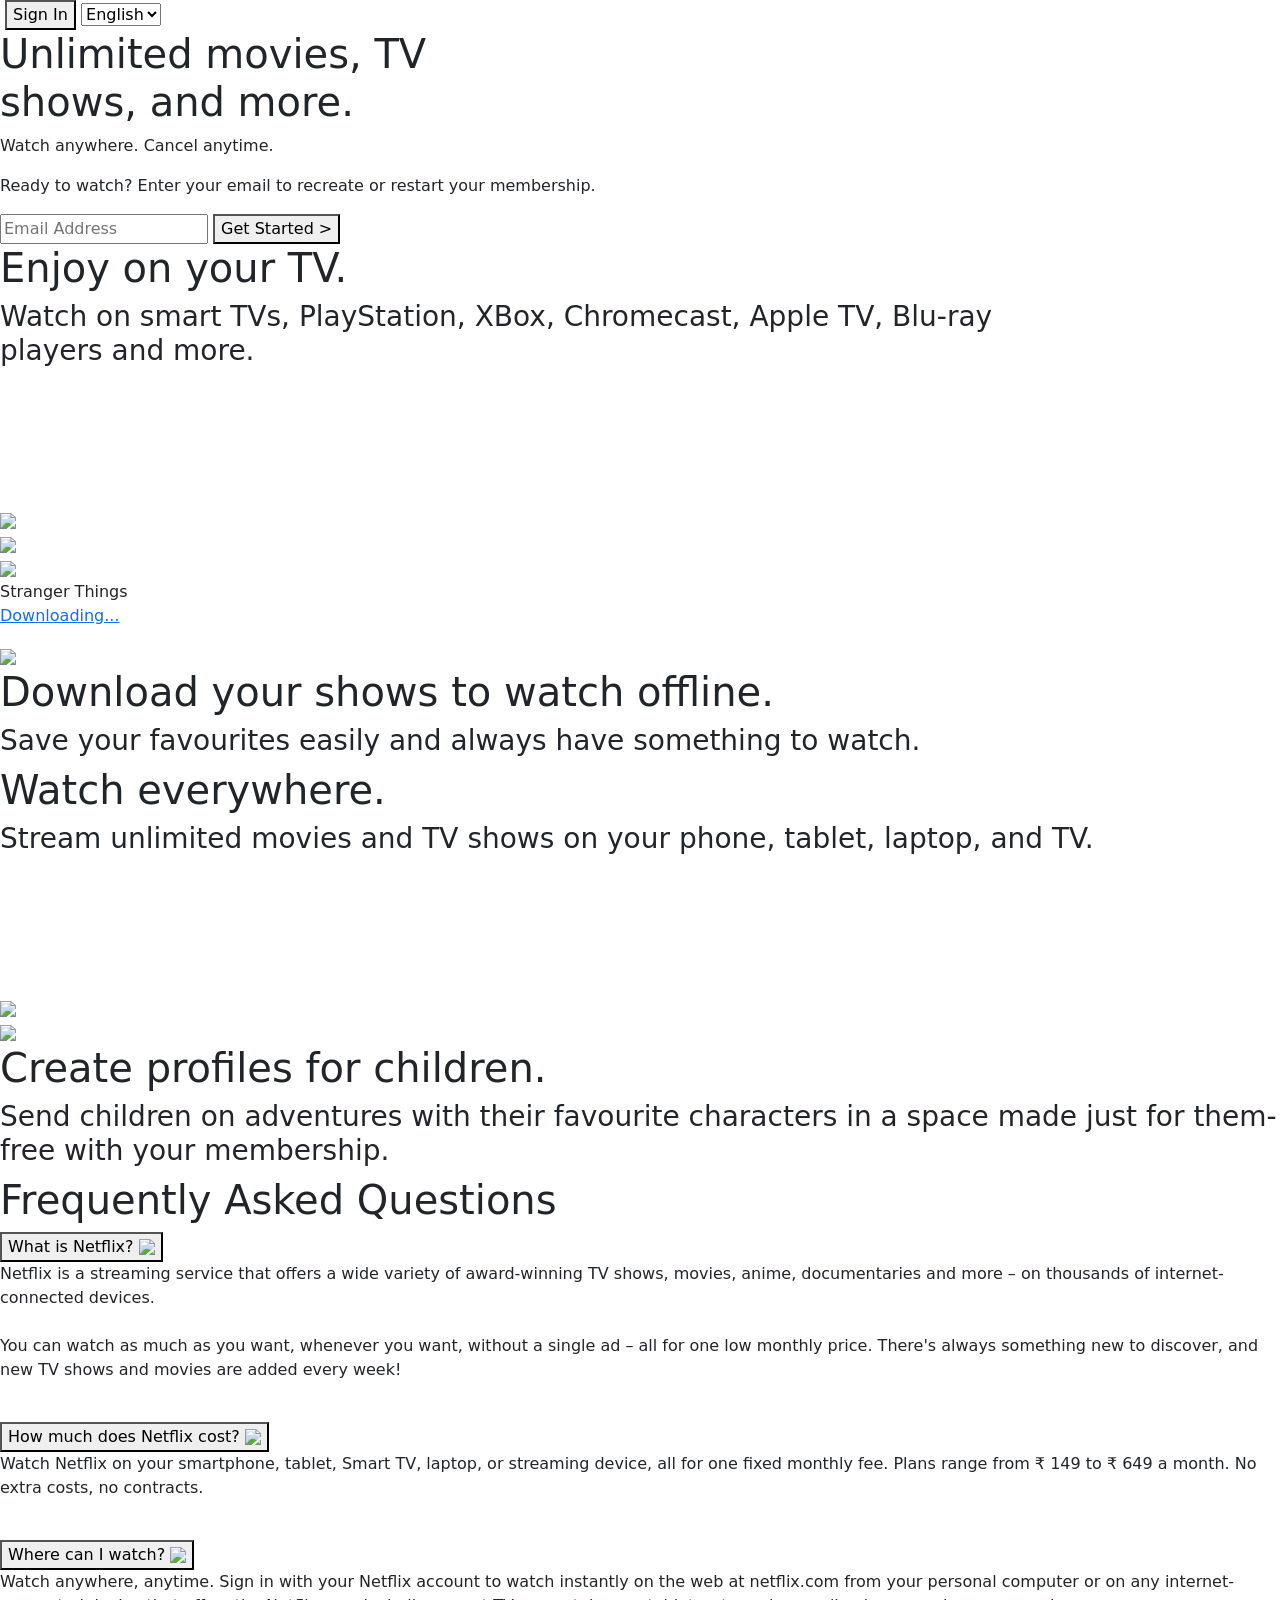
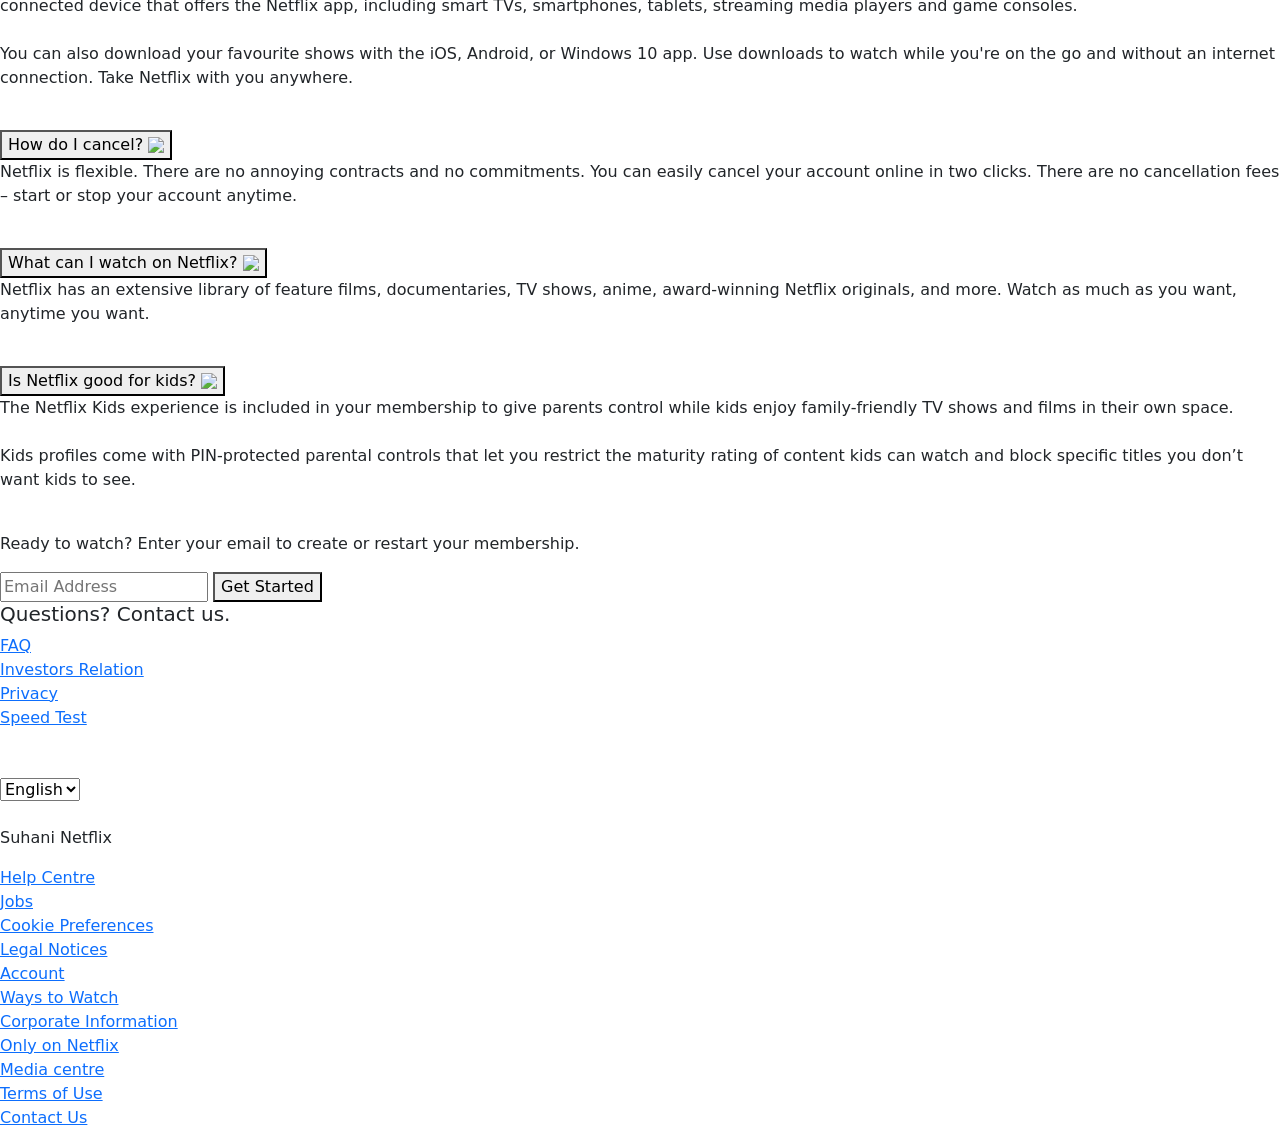
==== index.html @ 5f2ad28a "Add files via upload" ====
<!DOCTYPE html>
<html lang="en">
<head>
    <meta charset="UTF-8">
    <meta http-equiv="X-UA-Compatible" content="IE=edge">
    <meta name="viewport" content="width=device-width, initial-scale=1.0">
    <title>Netflix - Watch Tv Shows Online, Watch Movies Online</title>

    <!-- Netflix icon logo -->
    <link rel="icon" href="assets/images/tab-icon.png">

    <!-- CSS Stylesheet -->
    <link rel="stylesheet" href="assets/css/style.css">

    <!-- Bootstrap link -->
    <link href="https://cdn.jsdelivr.net/npm/bootstrap@5.1.3/dist/css/bootstrap.min.css" rel="stylesheet" integrity="sha384-1BmE4kWBq78iYhFldvKuhfTAU6auU8tT94WrHftjDbrCEXSU1oBoqyl2QvZ6jIW3" crossorigin="anonymous">
</head>
<body>
    
    <!-- HEADER SECTION STARTS -->
    <header class="showcase">

        <!-- Navbar -->
        <nav class="showcase-top">
            <img id="logo" src="assets/images/logo.png" alt="">
            <button type="submit" class="submit">Sign In</button>
            <select>
                <option value="/kw-eng/">English</option>
                <option value="/kw/">हिन्दी</option>
            </select>
        </nav>

        <!-- Get Started -->
        <div class="get-started-container">
            <h1 class="head-1">Unlimited movies, TV<br>shows, and more.</h1>
            <p class="para-1">Watch anywhere. Cancel anytime.</p>
            <p class="para-2">Ready to watch? Enter your email to recreate or restart your membership.</p>
            <input type="text" name="email" placeholder="Email Address">
            <button type="submit">Get Started ></button>
        </div>
    </header>
    <!-- HEADER SECTION ENDS -->

    <!-- MAIN SECTION STARTS -->
    <section class="main-section">
        
        <!-- Enjoy on your Tv -->
        <div class="section-container">
            <div class="left-column">
                <h1>Enjoy on your TV. </h1>
                <h3>Watch on smart TVs, PlayStation, XBox, Chromecast, Apple TV, Blu-ray <br>players and more.</h3>
            </div>
            <div class="right-column">
                <img src="assets/images/tv.png" >
                <video class="video-1" autoplay="" playsinline="" muted="" loop="">
                    <source src="assets/videos/video1.m4v" type="video/mp4">
                </video>
            </div>
        </div>

        <!-- Download your shows to watch offline-->
        <div class="section2-container">
            <div class="left-column">
                <img src="assets/images/download.jpg">
                <div class="box">
                    <img class="boxshot" src="assets/images/boxshot.png">
                    <p>
                        Stranger Things <br>
                        <a href="#">Downloading...</a>
                    </p>
                    <img class="download-gif" src="https://assets.nflxext.com/ffe/siteui/acquisition/ourStory/fuji/desktop/download-icon.gif">
                </div>
            </div>
            <div class="right-column">
                <h1>Download your shows to watch offline. </h1>
                <h3>Save your favourites easily and always have something to watch. </h3>
            </div>
        </div>

        <!-- Watch everywhere -->
        <div class="section-container">
            <div class="left-column">
                <h1>Watch everywhere.</h1>
                <h3>Stream unlimited movies and TV shows on your phone, tablet, laptop, and TV. </h3>
            </div>
            <div class="right-column">
                <img src="assets/images/computer.png" >
                <video class="video-2" autoplay="" playsinline="" muted="" loop="">
                    <source src="assets/videos/video2.m4v" type="video/mp4" > 
                </video>
            </div>
        </div>

        <!-- Create profiles for children -->
        <div class="section2-container">
            <div class="left-column">
                <img src="assets/images/create_profile.png">
            </div>
            <div class="right-column">
                <h1>Create profiles for children.</h1>
                <h3>Send children on adventures with their favourite characters in a space made just for them- free with your membership.</h3>
            </div>
        </div>
    </section>
    <!-- MAIN SECTION ENDS -->

    <!-- QUESTION SECTION STARTS -->
    <section class="question-container">
        <h1>Frequently Asked Questions</h1>
        <!-- Question 1 -->
        <button id="question1" type="button">
            What is Netflix?
            <img src="assets/images/plus.png">
        </button>
        <div id="answer1" class="answer1">
            <p>
                Netflix is a streaming service that offers a wide variety of award-winning TV shows, movies, anime, documentaries and more – on thousands of internet-connected devices.
                <br><br>
                You can watch as much as you want, whenever you want, without a single ad – all for one low monthly price. There's always something new to discover, and new TV shows and movies are added every week!
            </p>
        </div>
        <br>
        <!-- Question 2 -->
        <button id="question2" type="button">
            How much does Netflix cost?
            <img src="assets/images/plus.png">
        </button>
        <div id="answer2" class="answer2">
            <p>
                Watch Netflix on your smartphone, tablet, Smart TV, laptop, or streaming device, all for one fixed monthly fee. Plans range from ₹ 149 to ₹ 649 a month. No extra costs, no contracts.
            </p>
        </div>
        <br>
        <!-- Question 3 -->
        <button id="question3" type="button">
            Where can I watch?
            <img src="assets/images/plus.png" >
        </button>
        <div id="answer3" class="answer3">
            <p>
                Watch anywhere, anytime. Sign in with your Netflix account to watch instantly on the web at netflix.com from your personal computer or on any internet-connected device that offers the Netflix app, including smart TVs, smartphones, tablets, streaming media players and game consoles.
                <br><br>
                You can also download your favourite shows with the iOS, Android, or Windows 10 app. Use downloads to watch while you're on the go and without an internet connection. Take Netflix with you anywhere.
            </p>
        </div>
        <br>
        <!-- Question 4 -->
        <button id="question4" type="button">
            How do I cancel?
            <img src="assets/images/plus.png" >
        </button>
        <div id="answer4" class="answer4">
            <p>
                Netflix is flexible. There are no annoying contracts and no commitments. You can easily cancel your account online in two clicks. There are no cancellation fees – start or stop your account anytime.
            </p>
        </div>
        <br>
        <!-- Question 5 -->
        <button id="question5" type="button">
            What can I watch on Netflix?
            <img src="assets/images/plus.png" >
        </button>
        <div id="answer5" class="answer5">
            <p>
                Netflix has an extensive library of feature films, documentaries, TV shows, anime, award-winning Netflix originals, and more. Watch as much as you want, anytime you want.
            </p>
        </div>
        <br>
        <!-- Question 6 -->
        <button id="question6" type="button">
            Is Netflix good for kids?
            <img src="assets/images/plus.png" >
        </button>
        <div id="answer6" class="answer6">
            <p>
                The Netflix Kids experience is included in your membership to give parents control while kids enjoy family-friendly TV shows and films in their own space.
                <br><br>
                Kids profiles come with PIN-protected parental controls that let you restrict the maturity rating of content kids can watch and block specific titles you don’t want kids to see.
            </p>
        </div>
        <br>
    </section>
    <!-- QUESTION SECTION ENDS -->

    <!-- EMAIL SECTION STARTS -->
    <div class="email-address-container">
        <p>
            Ready to watch? Enter your email to create or restart your membership.
        </p>
        <input type="text" name="email" placeholder="Email Address" >
        <button type="submit">Get Started</button>
    </div>
    <!-- EMAIL SECTION ENDS -->

    <!-- FOOTER SECTION STARTS -->
    <footer>
        <h5>Questions? Contact us.</h5>
        <div class="content">
            <div class="middle box">
                <div><a href="#">FAQ</a></div>
                <div><a href="#">Investors Relation</a></div>
                <div><a href="#">Privacy</a></div>
                <div><a href="#">Speed Test</a></div>
                <br><br>
                <select>
                    <option value="eng">English</option>
                    <option value="hin">हिन्दी</option>
                </select>
                <br><br>
                <p>Suhani Netflix</p>
            </div>
            <div class="middle box">
                <div><a href="#">Help Centre</a></div>
                <div><a href="#">Jobs</a></div>
                <div><a href="#">Cookie Preferences</a></div>
                <div><a href="#">Legal Notices</a></div>
            </div>
            <div class="middle box">
                <div><a href="#">Account</a></div>
                <div><a href="#">Ways to Watch</a></div>
                <div><a href="#">Corporate Information</a></div>
                <div><a href="#">Only on Netflix</a></div>
            </div>
            <div class="middle box">
                <div><a href="#">Media centre</a></div>
                <div><a href="#">Terms of Use</a></div>
                <div><a href="#">Contact Us</a></div>
            </div>
        </div>
    </footer>
    <!-- FOOTER SECTION ENDS -->

    <script src="assets/js/script.js"></script>
</body>
</html>
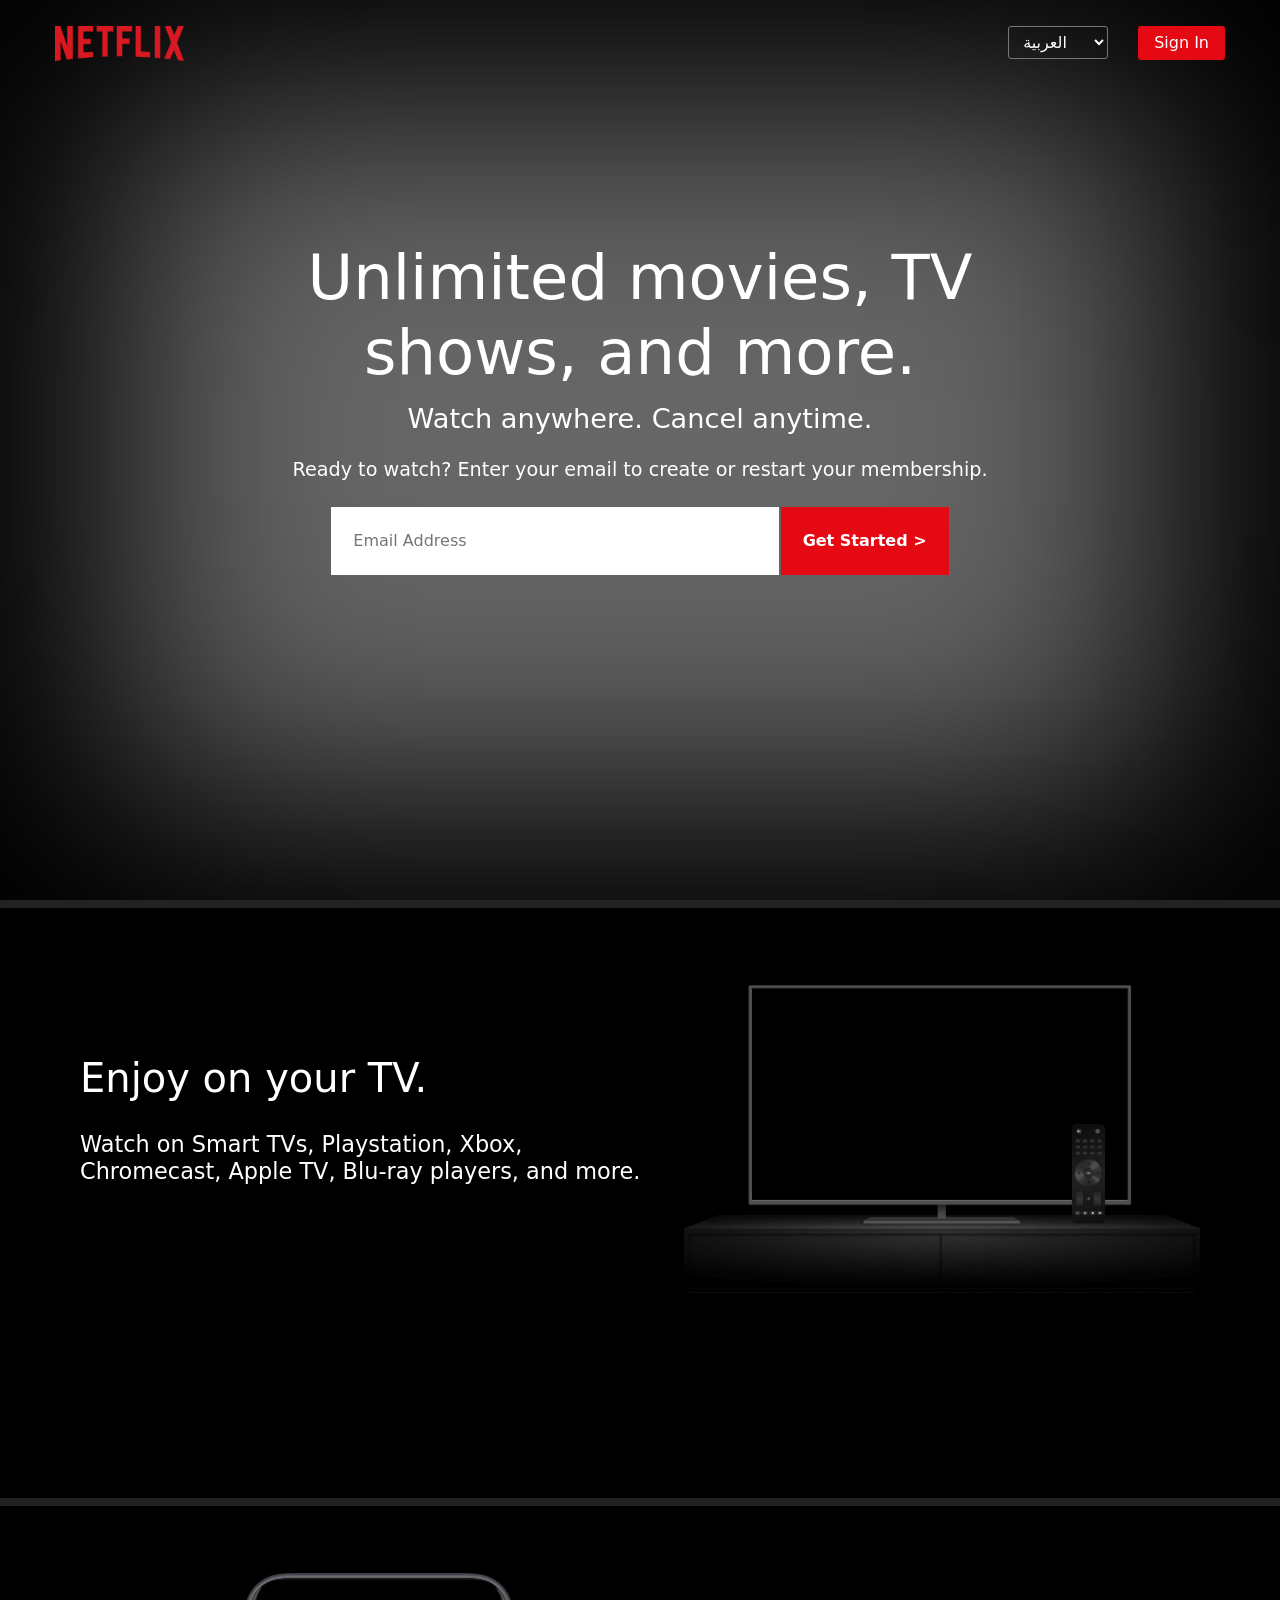
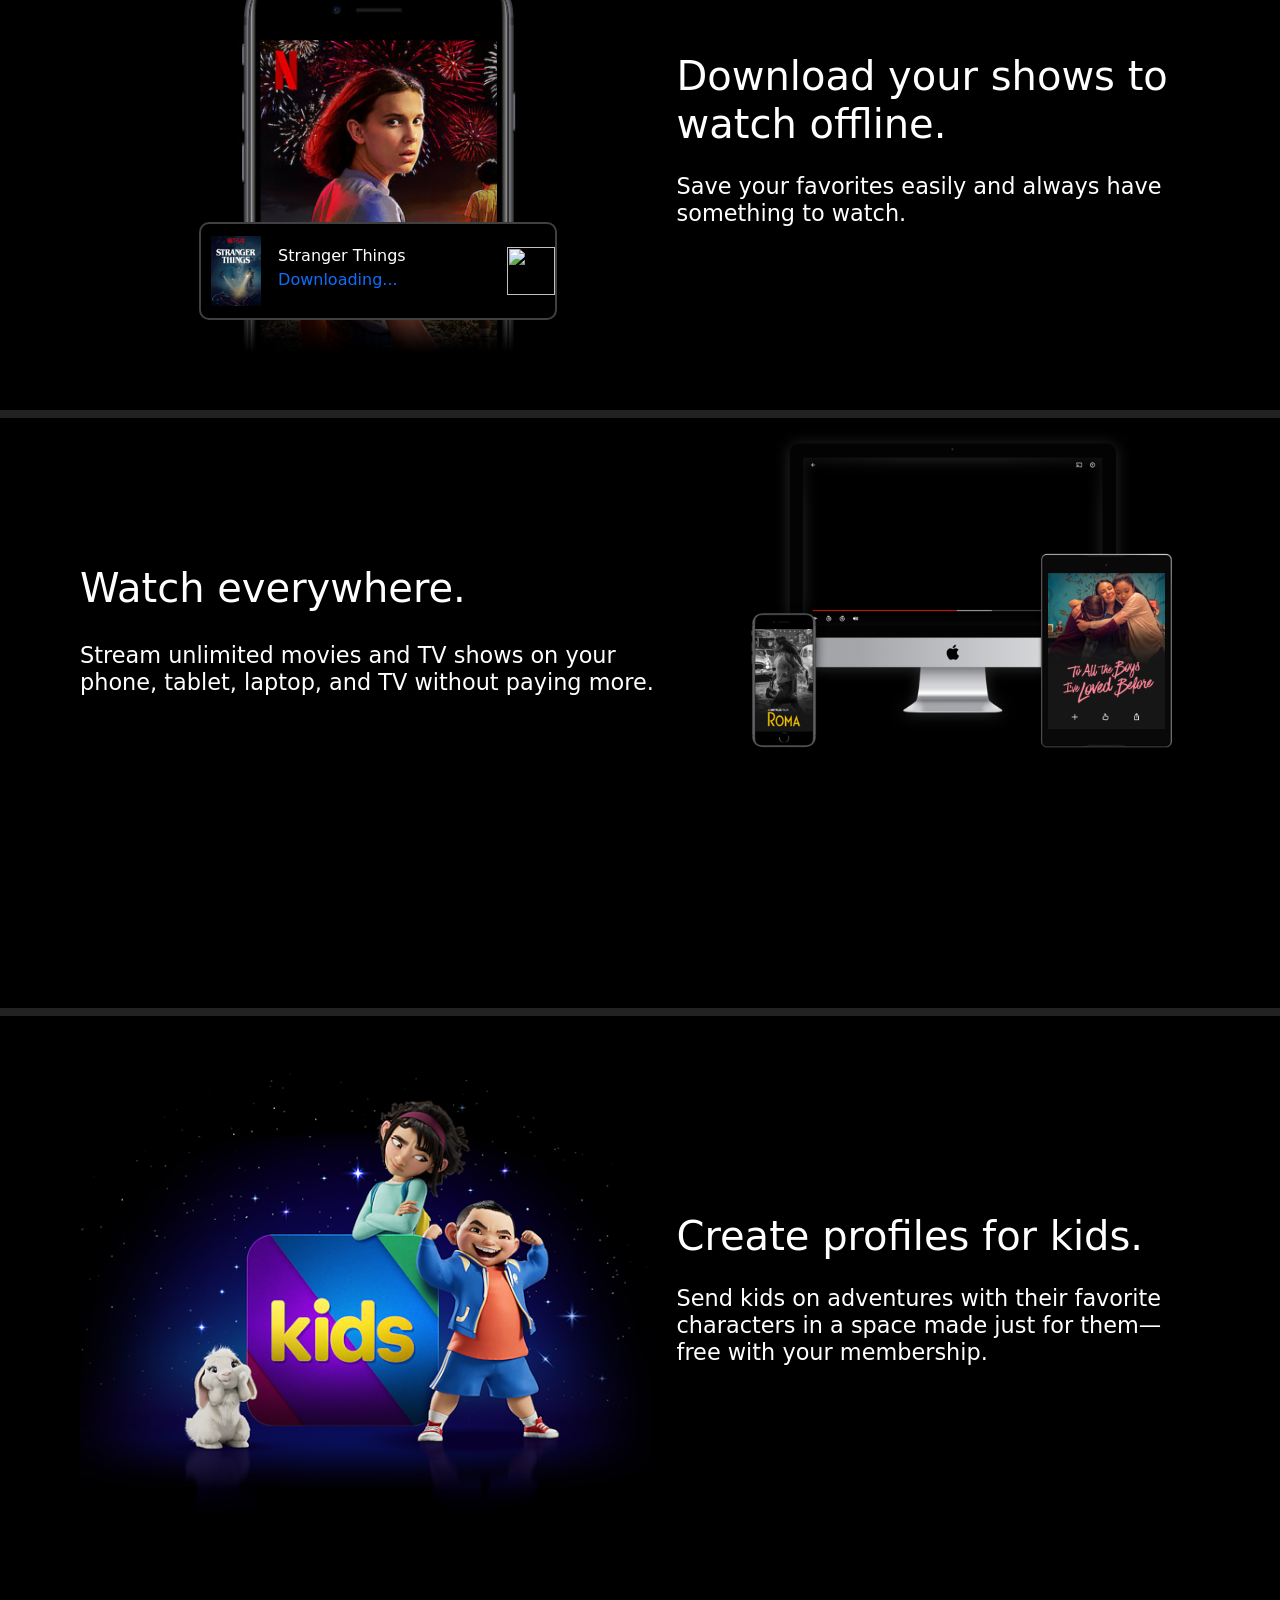
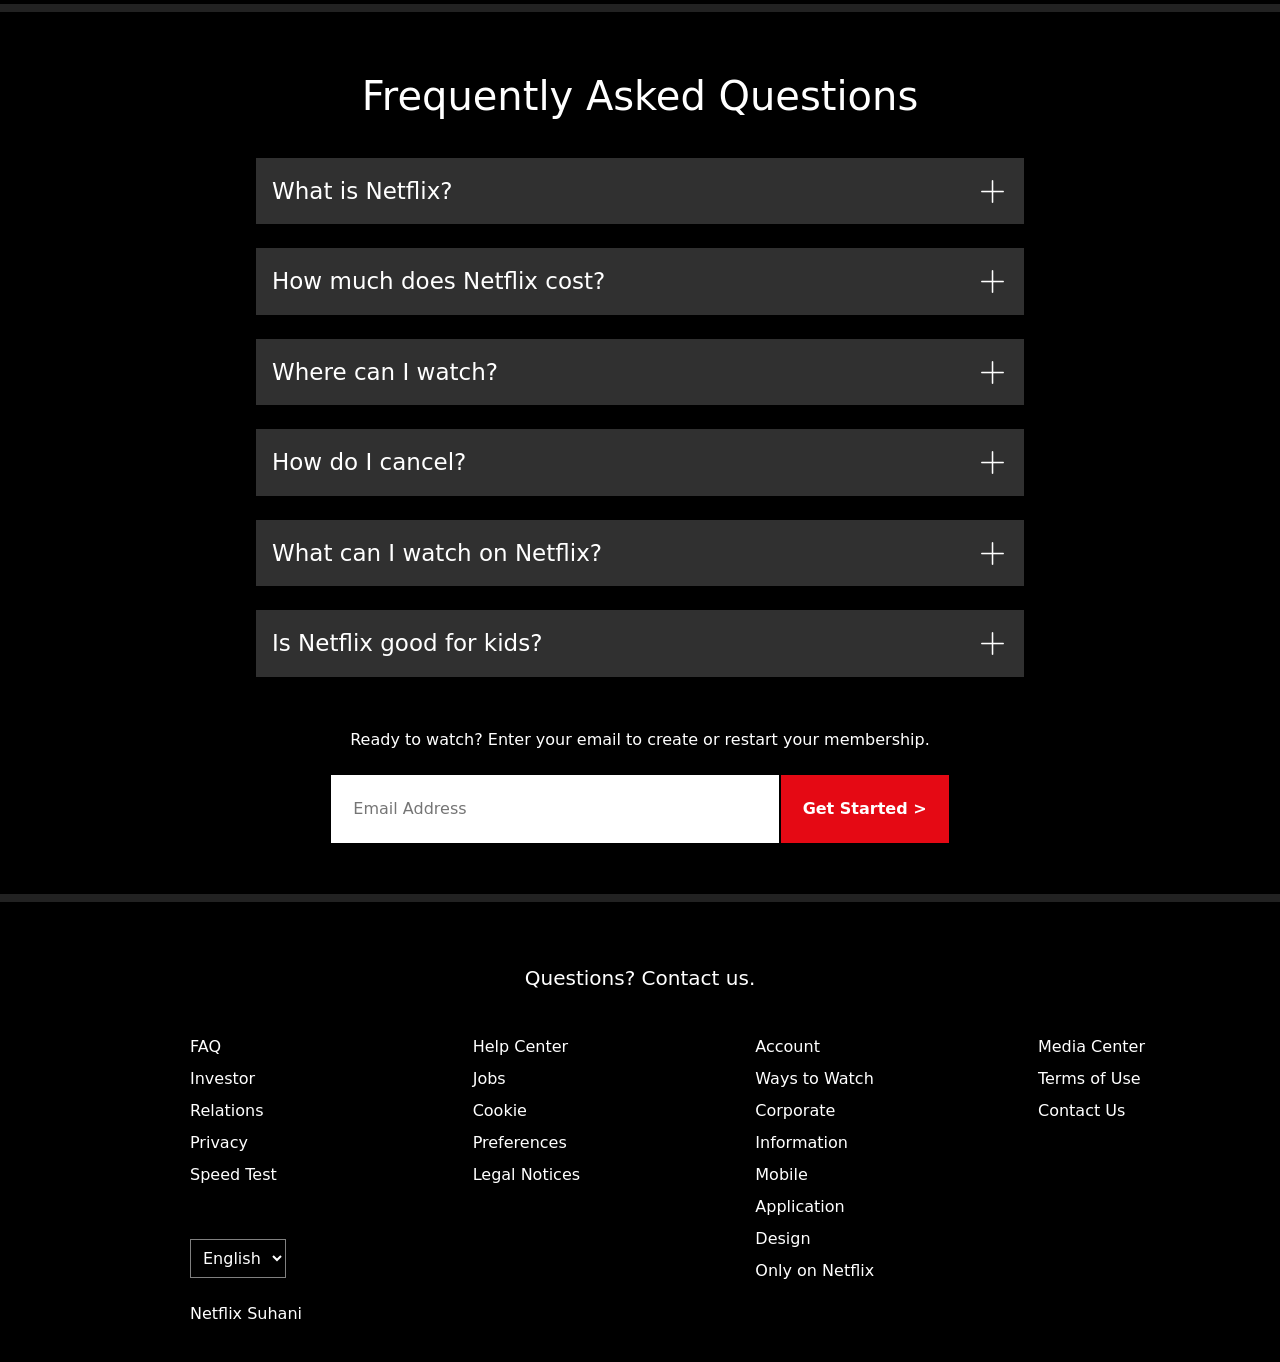
==== commit 58bc7a34: "Add files via upload" ====
--- a/index.html
+++ b/index.html
@@ -4,37 +4,31 @@
     <meta charset="UTF-8">
     <meta http-equiv="X-UA-Compatible" content="IE=edge">
     <meta name="viewport" content="width=device-width, initial-scale=1.0">
-    <title>Netflix - Watch Tv Shows Online, Watch Movies Online</title>
-
-    <!-- Netflix icon logo -->
+    <title>Neflix - Watch TV Shows Online, Watch Movies Online</title>
+    <!-- TAB ICON LINK -->
     <link rel="icon" href="assets/images/tab-icon.png">
-
-    <!-- CSS Stylesheet -->
-    <link rel="stylesheet" href="assets/css/style.css">
-
-    <!-- Bootstrap link -->
+    <!-- STYLE CSS FILE -->
+    <link rel="stylesheet" type="text/css" href="CSS/style.css">
+    <!-- BOOTSTRAP CSS LINK -->
     <link href="https://cdn.jsdelivr.net/npm/bootstrap@5.1.3/dist/css/bootstrap.min.css" rel="stylesheet" integrity="sha384-1BmE4kWBq78iYhFldvKuhfTAU6auU8tT94WrHftjDbrCEXSU1oBoqyl2QvZ6jIW3" crossorigin="anonymous">
 </head>
 <body>
-    
     <!-- HEADER SECTION STARTS -->
     <header class="showcase">
-
-        <!-- Navbar -->
+        <!-- NAVBAR -->
         <nav class="showcase-top">
-            <img id="logo" src="assets/images/logo.png" alt="">
-            <button type="submit" class="submit">Sign In</button>
+            <img id="logo" src="assets/images/logo.png">
+            <button class="submit" type="submit">Sign In</button>
             <select>
-                <option value="/kw-eng/">English</option>
-                <option value="/kw/">हिन्दी</option>
+                <option value="/kw/"> العربية </option>
+                <option value="/kw-en/">English</option>
             </select>
         </nav>
-
-        <!-- Get Started -->
+        <!-- GET STARTED -->
         <div class="get-started-container">
-            <h1 class="head-1">Unlimited movies, TV<br>shows, and more.</h1>
+            <h1>Unlimited movies, TV <br> shows, and more.</h1>
             <p class="para-1">Watch anywhere. Cancel anytime.</p>
-            <p class="para-2">Ready to watch? Enter your email to recreate or restart your membership.</p>
+            <p class="para-2">Ready to watch? Enter your email to create or restart your membership.</p>
             <input type="text" name="email" placeholder="Email Address">
             <button type="submit">Get Started ></button>
         </div>
@@ -43,62 +37,59 @@
 
     <!-- MAIN SECTION STARTS -->
     <section class="main-section">
-        
-        <!-- Enjoy on your Tv -->
+        <!-- ENJOY ON YOUR TV -->
         <div class="section-container">
             <div class="left-column">
-                <h1>Enjoy on your TV. </h1>
-                <h3>Watch on smart TVs, PlayStation, XBox, Chromecast, Apple TV, Blu-ray <br>players and more.</h3>
-            </div>
-            <div class="right-column">
-                <img src="assets/images/tv.png" >
+                <h1>Enjoy on your TV.</h1>
+                <h3>Watch on Smart TVs, Playstation, Xbox, Chromecast, Apple TV, Blu-ray players, and more.</h3>
+            </div>
+            <div class="right-column">
+                <img src="assets/images/tv.png">
                 <video class="video-1" autoplay="" playsinline="" muted="" loop="">
                     <source src="assets/videos/video1.m4v" type="video/mp4">
                 </video>
             </div>
         </div>
-
-        <!-- Download your shows to watch offline-->
+        <!-- DOWNLOAD YOU SHOW TO WATCH OFFLINE -->
         <div class="section2-container">
             <div class="left-column">
                 <img src="assets/images/download.jpg">
                 <div class="box">
                     <img class="boxshot" src="assets/images/boxshot.png">
                     <p>
-                        Stranger Things <br>
+                        Stranger Things
+                        <br>
                         <a href="#">Downloading...</a>
                     </p>
                     <img class="download-gif" src="https://assets.nflxext.com/ffe/siteui/acquisition/ourStory/fuji/desktop/download-icon.gif">
                 </div>
             </div>
             <div class="right-column">
-                <h1>Download your shows to watch offline. </h1>
-                <h3>Save your favourites easily and always have something to watch. </h3>
-            </div>
-        </div>
-
-        <!-- Watch everywhere -->
+                <h1>Download your shows to watch offline.</h1>
+                <h3>Save your favorites easily and always have something to watch.</h3>
+            </div>
+        </div>
+        <!-- WATCH EVERY WHERE -->
         <div class="section-container">
             <div class="left-column">
                 <h1>Watch everywhere.</h1>
-                <h3>Stream unlimited movies and TV shows on your phone, tablet, laptop, and TV. </h3>
-            </div>
-            <div class="right-column">
-                <img src="assets/images/computer.png" >
+                <h3>Stream unlimited movies and TV shows on your phone, tablet, laptop, and TV without paying more.</h3>
+            </div>
+            <div class="right-column">
+                <img src="assets/images/computer.png">
                 <video class="video-2" autoplay="" playsinline="" muted="" loop="">
-                    <source src="assets/videos/video2.m4v" type="video/mp4" > 
+                    <source src="assets/videos/video2.m4v" type="video/mp4">
                 </video>
             </div>
         </div>
-
-        <!-- Create profiles for children -->
-        <div class="section2-container">
+        <!-- CREATE PROFILE FOR KIDS -->
+        <div style="padding-top: 50px;" class="section2-container">
             <div class="left-column">
                 <img src="assets/images/create_profile.png">
             </div>
             <div class="right-column">
-                <h1>Create profiles for children.</h1>
-                <h3>Send children on adventures with their favourite characters in a space made just for them- free with your membership.</h3>
+                <h1>Create profiles for kids.</h1>
+                <h3>Send kids on adventures with their favorite characters in a space made just for them—free with your membership.</h3>
             </div>
         </div>
     </section>
@@ -107,90 +98,87 @@
     <!-- QUESTION SECTION STARTS -->
     <section class="question-container">
         <h1>Frequently Asked Questions</h1>
-        <!-- Question 1 -->
-        <button id="question1" type="button">
-            What is Netflix?
-            <img src="assets/images/plus.png">
-        </button>
-        <div id="answer1" class="answer1">
-            <p>
-                Netflix is a streaming service that offers a wide variety of award-winning TV shows, movies, anime, documentaries and more – on thousands of internet-connected devices.
-                <br><br>
-                You can watch as much as you want, whenever you want, without a single ad – all for one low monthly price. There's always something new to discover, and new TV shows and movies are added every week!
-            </p>
-        </div>
-        <br>
-        <!-- Question 2 -->
-        <button id="question2" type="button">
-            How much does Netflix cost?
-            <img src="assets/images/plus.png">
-        </button>
-        <div id="answer2" class="answer2">
-            <p>
-                Watch Netflix on your smartphone, tablet, Smart TV, laptop, or streaming device, all for one fixed monthly fee. Plans range from ₹ 149 to ₹ 649 a month. No extra costs, no contracts.
-            </p>
-        </div>
-        <br>
-        <!-- Question 3 -->
-        <button id="question3" type="button">
-            Where can I watch?
-            <img src="assets/images/plus.png" >
-        </button>
-        <div id="answer3" class="answer3">
-            <p>
-                Watch anywhere, anytime. Sign in with your Netflix account to watch instantly on the web at netflix.com from your personal computer or on any internet-connected device that offers the Netflix app, including smart TVs, smartphones, tablets, streaming media players and game consoles.
-                <br><br>
-                You can also download your favourite shows with the iOS, Android, or Windows 10 app. Use downloads to watch while you're on the go and without an internet connection. Take Netflix with you anywhere.
-            </p>
-        </div>
-        <br>
-        <!-- Question 4 -->
-        <button id="question4" type="button">
-            How do I cancel?
-            <img src="assets/images/plus.png" >
-        </button>
-        <div id="answer4" class="answer4">
-            <p>
-                Netflix is flexible. There are no annoying contracts and no commitments. You can easily cancel your account online in two clicks. There are no cancellation fees – start or stop your account anytime.
-            </p>
-        </div>
-        <br>
-        <!-- Question 5 -->
-        <button id="question5" type="button">
-            What can I watch on Netflix?
-            <img src="assets/images/plus.png" >
-        </button>
-        <div id="answer5" class="answer5">
-            <p>
-                Netflix has an extensive library of feature films, documentaries, TV shows, anime, award-winning Netflix originals, and more. Watch as much as you want, anytime you want.
-            </p>
-        </div>
-        <br>
-        <!-- Question 6 -->
-        <button id="question6" type="button">
-            Is Netflix good for kids?
-            <img src="assets/images/plus.png" >
-        </button>
-        <div id="answer6" class="answer6">
-            <p>
-                The Netflix Kids experience is included in your membership to give parents control while kids enjoy family-friendly TV shows and films in their own space.
-                <br><br>
-                Kids profiles come with PIN-protected parental controls that let you restrict the maturity rating of content kids can watch and block specific titles you don’t want kids to see.
-            </p>
-        </div>
-        <br>
+        <!-- QUESTION 1 -->
+            <button id="question1" type="button">
+                What is Netflix?
+                <img src="assets/images/plus.png">
+            </button>
+            <div id="answer1" class="answer1">
+                <p>
+                    Netflix is a streaming service that offers a wide variety of award-winning TV shows, movies, anime, documentaries, and more on thousands of internet-connected devices.
+                    <br><br>
+                    You can watch as much as you want, whenever you want without a single commercial – all for one low monthly price. There's always something new to discover and new TV shows and movies are added every week!
+                </p>
+            </div>
+            <br>
+            <!-- QUESTION 2 -->
+            <button id="question2" type="button">
+                How much does Netflix cost?
+                <img src="assets/images/plus.png">
+            </button>
+            <div id="answer2" class="answer2">
+                <p>
+                    Watch Netflix on your smartphone, tablet, Smart TV, laptop, or streaming device, all for one fixed monthly fee. Plans range from USD7.99 to USD14.99 a month. No extra costs, no contracts.
+                </p>
+            </div>
+            <br>
+            <!-- QUESTION 3 -->
+            <button id="question3" type="button">
+                Where can I watch?
+                <img src="assets/images/plus.png">
+            </button>
+            <div id="answer3" class="answer3">
+                <p>
+                    Watch anywhere, anytime. Sign in with your Netflix account to watch instantly on the web at netflix.com from your personal computer or on any internet-connected device that offers the Netflix app, including smart TVs, smartphones, tablets, streaming media players and game consoles.
+                    <br><br>
+                    You can also download your favorite shows with the iOS, Android, or Windows 10 app. Use downloads to watch while you're on the go and without an internet connection. Take Netflix with you anywhere.
+                </p>
+            </div>
+            <br>
+            <!-- QUESTION 4 -->
+            <button id="question4" type="button">
+                How do I cancel?
+                <img src="assets/images/plus.png">
+            </button>
+            <div id="answer4" class="answer4">
+                <p>
+                    Netflix is flexible. There are no pesky contracts and no commitments. You can easily cancel your account online in two clicks. There are no cancellation fees – start or stop your account anytime.
+                </p>
+            </div>
+            <br>
+            <!-- QUESTION 5 -->
+            <button id="question5" type="button">
+                What can I watch on Netflix?
+                <img src="assets/images/plus.png">
+            </button>
+            <div id="answer5" class="answer5">
+                <p>
+                    Netflix has an extensive library of feature films, documentaries, TV shows, anime, award-winning Netflix originals, and more. Watch as much as you want, anytime you want.
+                </p>
+            </div>
+            <br>
+            <!-- QUESTION 6 -->
+            <button id="question6" type="button">
+                Is Netflix good for kids?
+                <img src="assets/images/plus.png">
+            </button>
+            <div id="answer6" class="answer6">
+                <p>
+                    The Netflix Kids experience is included in your membership to give parents control while kids enjoy family-friendly TV shows and movies in their own space.
+                    <br><br>
+                    Kids profiles come with PIN-protected parental controls that let you restrict the maturity rating of content kids can watch and block specific titles you don’t want kids to see.
+                </p>
+            </div>
     </section>
     <!-- QUESTION SECTION ENDS -->
 
-    <!-- EMAIL SECTION STARTS -->
+    <!-- EMAIL ADDRESS STARTS-->
     <div class="email-address-container">
-        <p>
-            Ready to watch? Enter your email to create or restart your membership.
-        </p>
-        <input type="text" name="email" placeholder="Email Address" >
-        <button type="submit">Get Started</button>
+            <p>Ready to watch? Enter your email to create or restart your membership.</p>
+            <input type="text" name="email" placeholder="Email Address">
+            <button type="submit">Get Started ></button>
     </div>
-    <!-- EMAIL SECTION ENDS -->
+    <!-- EMAIL ADDRESS ENDS-->
 
     <!-- FOOTER SECTION STARTS -->
     <footer>
@@ -198,38 +186,43 @@
         <div class="content">
             <div class="middle box">
                 <div><a href="#">FAQ</a></div>
-                <div><a href="#">Investors Relation</a></div>
+                <div><a href="#">Investor Relations</a></div>
                 <div><a href="#">Privacy</a></div>
                 <div><a href="#">Speed Test</a></div>
                 <br><br>
                 <select>
-                    <option value="eng">English</option>
-                    <option value="hin">हिन्दी</option>
+                    <option value="/kw-en/">English</option>
+                    <option value="/kw/">العربية</option>
                 </select>
                 <br><br>
-                <p>Suhani Netflix</p>
-            </div>
-            <div class="middle box">
-                <div><a href="#">Help Centre</a></div>
-                <div><a href="#">Jobs</a></div>
-                <div><a href="#">Cookie Preferences</a></div>
-                <div><a href="#">Legal Notices</a></div>
-            </div>
+                <p>Netflix Suhani</p>
+            </div>
+            
+            <div class="middle box">
+              <div><a href="#">Help Center</a></div>
+              <div><a href="#">Jobs</a></div>
+              <div><a href="#">Cookie Preferences</a></div>
+              <div><a href="#">Legal Notices</a></div>
+            </div>
+            
             <div class="middle box">
                 <div><a href="#">Account</a></div>
                 <div><a href="#">Ways to Watch</a></div>
                 <div><a href="#">Corporate Information</a></div>
+                <div><a href="#">Mobile Application Design</a></div>
                 <div><a href="#">Only on Netflix</a></div>
             </div>
-            <div class="middle box">
-                <div><a href="#">Media centre</a></div>
+
+            <div class="middle box">
+                <div><a href="#">Media Center</a></div>
                 <div><a href="#">Terms of Use</a></div>
                 <div><a href="#">Contact Us</a></div>
             </div>
-        </div>
+
     </footer>
     <!-- FOOTER SECTION ENDS -->
 
-    <script src="assets/js/script.js"></script>
-</body>
+
+    <script src="JS/script.js"></script>
+</body>  
 </html>
--- a/CSS/style.css
+++ b/CSS/style.css
@@ -0,0 +1,530 @@
+*{
+    margin: 0;
+    padding: 0;
+    box-sizing: border-box;
+}
+/* HEADER SECTION STARTS */
+.showcase {
+	width: 100%;
+	height: 100vh;
+	position: relative;
+	background: url('https://i.ibb.co/vXqDmnh/background.jpg') no-repeat center center/cover;
+}
+.showcase::after {
+	content: '';
+	position: absolute;
+	top: 0;
+	left: 0;
+	width: 100%;
+	height: 100%;
+	z-index: 1;
+	background: rgba(0, 0, 0, 0.6);
+	box-shadow: inset 120px 100px 250px #000000, inset -120px -100px 250px #000000;
+}
+/*NAVBAR*/
+.showcase-top {
+	position: relative;
+	z-index: 2;
+    padding: 26px 0px 0px 55px;
+}
+.showcase-top #logo{
+    height: 35px;
+}
+.showcase-top .submit{
+    background-color: #e50914;
+    color: white;
+    border: none;
+    padding: 5px 16px;
+    border-radius: 3px;
+    float: right;
+    position: relative;
+    right: 55px;
+}
+.showcase-top select{
+    background-color: transparent;
+    color: white;
+    border-radius: 3px;
+    padding: 5px 10px;
+    float: right;
+    position: relative;
+    right: 85px;
+}
+.showcase-top select option{
+    color: black;
+}
+/*GET STARTED*/
+.showcase .get-started-container{
+    z-index: 2;
+    position: relative;
+    text-align: center;
+    position: relative;
+    top: 180px;
+    width: 100%;
+}
+.showcase .get-started-container h1,p{
+    color: white;
+}
+.showcase .get-started-container h1{
+    font-size: 3.9rem;
+}
+.showcase .get-started-container .para-1{
+    font-size: 1.7rem;
+}
+.showcase .get-started-container .para-2{
+    font-size: 1.2rem;
+}
+.showcase .get-started-container input{
+    width: 35%;
+    padding: 22px;
+    border: none;
+    margin-top: 0.5%;
+    outline: none;
+}
+.showcase .get-started-container button{
+    padding: 22px;
+    border: none;
+    background-color: #e50914;
+    color: white;
+    margin-left: -0.3%;
+    font-weight: bold;
+}
+/*HEADER SECTION ENDS*/
+
+/* MAIN SECTION STARTS */
+    /* ENJOY ON YOUR TV */
+    .main-section .section-container{
+        border-top: 8px solid #222;
+        background-color: black;
+        display: flex;
+        padding: 0px 80px;
+        padding-bottom: 90px;
+    }
+    .main-section .section-container .left-column{
+        padding-top: 13%;
+        padding-right: 2%;
+    }
+    .main-section .section-container .left-column h1{
+        color: white;
+    }
+    .main-section .section-container .left-column h3{
+        color: white;
+        font-size: 1.4rem;
+        font-weight: normal;
+        margin-top: 5%;
+    }
+    .main-section .section-container .right-column{
+        overflow: hidden;
+        position: relative;
+        width: 80%;
+        height: 500px;
+    }
+    .main-section .section-container .right-column img{
+        position: absolute;
+        width: 100%;
+    }
+    .main-section .section-container .right-column .video-1{
+        margin-left: 13%;
+        margin-top: 16%;
+        width: 73%;
+    }
+    /*DOWNLOAD YOU SHOW TO WATCH OFFLINE*/
+    .main-section .section2-container{
+        border-top: 8px solid #222;
+        background-color: black;
+        display: flex;
+        padding: 0px 80px;
+        padding-bottom: 90px;
+    }
+    .main-section .section2-container .left-column img{
+        width: 100%;
+    }
+    .main-section .section2-container .left-column .box{
+        border: 2px solid rgba(255,255,255,.25);
+        background-color: black;
+        border-radius: 10px;
+        width: 60%;
+        padding: 10px;
+        display: flex;
+        align-items: center;
+        margin: 0 auto;
+        overflow: hidden;
+        position: relative;
+        margin-top: -22%;
+    }
+    .main-section .section2-container .left-column .box .boxshot{
+        width: 15%;
+    }
+    .main-section .section2-container .left-column .box p{
+        margin-left: 5%;
+        margin-top: 3%;
+    }
+    .main-section .section2-container .left-column .box p a{
+        text-decoration: none;
+    }
+    .main-section .section2-container .left-column .box .download-gif{
+        width: 3em;
+        height: 3em;
+        position: absolute; 
+        right: 0;
+    }
+    .main-section .section2-container .right-column{
+        padding-top: 13%;
+        padding-right: 2%;
+        width: 50%;
+    }
+    .main-section .section2-container .right-column h1{
+        color: white;
+    }
+    .main-section .section2-container .right-column h3{
+        color: white;
+        font-size: 1.4rem;
+        font-weight: normal;
+        margin-top: 5%;
+    }
+    /*WATCH EVERY WHERE*/
+    .main-section .section-container .right-column .video-2{
+        margin-left: 19%;
+        margin-top: 8%;
+        width: 61%;
+    }
+    /*CREATE PROFILE FOR KIDS*/
+    .main-section .section2-container .left-column img{
+        width: 100%;
+    }
+    
+/* MAIN SECTION ENDS */
+
+/*QUESTION SECTION STARTS*/
+.question-container{
+    background-color: black;
+    border-top: 8px solid #222;
+    padding-top: 60px;
+}
+.question-container h1{
+    color: white;
+    text-align: center;
+    font-size: 40px;
+    margin-bottom: 3%;
+}
+.question-container button{
+    border: none;
+    background-color: #303030;
+    color: white;
+    width: 60%;
+    padding: 16px;
+    font-size: 23px;
+    display: flex;
+    align-items: center;
+    margin: 0 auto;
+    position: relative;
+}
+.question-container button img{
+    width: 3%;
+    display: flex;
+    align-items: center;
+    margin: 0 auto;
+    position: absolute;
+    right: 20px;
+}
+.question-container .answer1,
+.answer2,
+.answer3,
+.answer4,
+.answer5,
+.answer6{
+    background-color: #303030;
+    width: 60%;
+    display: flex;
+    align-items: center;
+    margin: 0 auto;
+    padding: 15px;
+    font-size: 20px;
+    display: none;
+}
+/*QUESTION SECTION ENDS*/
+
+/*EMAIL ADDRESS STARTS*/
+.email-address-container{
+    z-index: 2;
+    position: relative;
+    text-align: center;
+    width: 100%;
+    padding-top: 4%;
+    padding-bottom: 4%;
+    background-color: black;
+}
+.email-address-container input{
+    width: 35%;
+    padding: 22px;
+    border: none;
+    margin-top: 0.5%;
+    outline: none;
+}
+.email-address-container button{
+    padding: 22px;
+    border: none;
+    background-color: #e50914;
+    color: white;
+    margin-left: -0.3%;
+    font-weight: bold;
+}
+/*EMAIL ADDRESS ENDS*/
+
+/* FOOTER SECTION STARTS */
+footer{
+    background-color: black;
+    border-top: 8px solid #222;
+    padding-top: 5%;
+}
+footer h5{
+    color: white;
+    text-align: center;
+    padding-bottom: 1%;
+}
+  footer .content{
+    max-width: 1350px;
+    margin: 0px 90px;
+    padding: 20px;
+    display: flex;
+    flex-wrap: wrap;
+    justify-content: space-between;
+  }
+  footer .content .box{
+    width: 20%;
+    transition: all 0.4s ease;
+  }
+  footer .content p{
+    text-align: justify;
+  }
+  footer .content .middle{
+    padding-left: 80px;
+  }
+  footer .content .middle a{
+    line-height: 32px;
+    color: white;
+    text-decoration: none;
+  }
+  footer .content .middle a:hover{
+      text-decoration: underline;
+  }
+  footer .content .middle select{
+      padding: 8px;
+      background-color: transparent;
+      border: 1px solid grey;
+      color: white;
+  }
+  footer .content .middle select option{
+      background-color: black;
+  }
+
+ 
+/* FOOTER SECTION ENDS */
+
+
+
+
+
+
+/*RESPONSIVE CSS CODE*/
+@media (max-width:1100px) {
+    footer .content .middle{
+      padding-left: 50px;
+    }
+}
+  
+@media (max-width: 943px){
+    /*GET STARTED*/
+    .showcase .get-started-container{
+        position: relative;
+        top: 90px;
+    }
+    .showcase .get-started-container h1{
+        font-size: 3.4rem;
+    }
+    .showcase .get-started-container .para-1{
+        font-size: 1.5rem;
+    }
+    .showcase .get-started-container .para-2{
+        font-size: 1rem;
+    }
+    .showcase .get-started-container input{
+        padding: 17px;
+        width: 55%;
+    }
+    .showcase .get-started-container button{
+        display: block;
+        display: flex;
+        align-items: center;
+        margin: 0 auto;
+        margin-top: 1.5%;
+        padding: 12px;
+    }
+    /*ENJOY ON YOUR TV*/
+    .main-section .section-container{
+        display: block;
+    }
+    .main-section .section-container .left-column{
+        width: 100%;
+        text-align: center;
+    }
+    .main-section .section-container .right-column{
+        width: 100%;
+    }
+    /*DOWNLOAD YOU SHOW TO WATCH OFFLINE*/
+    .main-section .section2-container{
+        display: block;
+    }
+    .main-section .section2-container .left-column{
+        width: 100%;
+    }
+    .main-section .section2-container .right-column{
+        width: 100%;
+        text-align: center;
+    }
+    /*EMAIL ADDRESS*/
+    .email-address-container input{
+        padding: 17px;
+        width: 55%;
+    }
+    .email-address-container button{
+        display: block;
+        display: flex;
+        align-items: center;
+        margin: 0 auto;
+        margin-top: 1.5%;
+        padding: 12px;
+    }
+    /* FOOTER SECTION */
+    footer .content .box{
+        width: 50%;
+      }
+}
+
+@media (max-width:  774px){
+    /* ENJOY ON YOUR TV */
+    .main-section .section-container{
+        padding-bottom: 0px;
+    }
+}
+
+@media(max-width: 659px){
+    /*NAVBAR*/
+    .showcase-top{
+        padding: 26px 0px 0px 25px;
+    }
+    .showcase-top #logo{
+        height: 25px;
+    }
+    .showcase-top .submit{
+        position: relative;
+        right: 25px;
+        padding: 2px 10px;
+    }
+    .showcase-top select{
+        position: relative;
+        right: 40px;
+        padding: 2px 10px;
+    }
+    /* GET STARTED */
+    .showcase .get-started-container{
+        position: relative;
+        top: 60px;
+    }
+    .showcase .get-started-container h1{
+        font-size: 2rem;
+        padding: 50px;
+        padding-bottom: 0px;
+    }
+    .showcase .get-started-container .para-1{
+        font-size: 1.5rem;
+    }
+    .showcase .get-started-container .para-2{
+        font-size: 1rem;
+    }
+    .showcase .get-started-container input{
+        padding: 14px;
+        width: 70%;
+    }
+    /* QUESTION SECTION STARTS */
+    .question-container button{
+        width: 100%;
+    }
+    .question-container .answer1,
+    .answer2,
+    .answer3,
+    .answer4,
+    .answer5,
+    .answer6{
+        width: 100%;
+    }
+    /*EMAIL ADDRESS*/
+    .email-address-container input{
+        padding: 14px;
+        width: 70%;
+    }
+}
+
+@media (max-width: 500px){
+    .showcase .get-started-container h1{
+        font-size: 1.8rem;
+    }
+    .showcase .get-started-container .para-1{
+        font-size: 1.3rem;
+    }
+    .showcase .get-started-container .para-2{
+        font-size: 0.9rem;
+    }
+    .showcase .get-started-container input{
+        padding: 12px;
+        width: 80%;
+    }
+    /*ENJOY ON YOUR TV*/
+    .main-section .section-container .right-column{
+        height: 270px;
+    }
+    /* DOWNLOAD YOUR SHOW TO WATCH OFFLINE */
+    .main-section .section2-container .left-column .box{
+        width: 100%;
+    }
+    /*EMAIL ADDRESS*/
+    .email-address-container input{
+        padding: 12px;
+        width: 80%;
+    }
+    /* FOOTER SECTION */
+    footer{
+        position: relative;
+      }
+      footer .content .box{
+        width: 100%;
+        margin-top: 30px;
+      }
+      footer .content .middle{
+        padding-left: 0;
+      }
+}
+
+@media(max-width: 346px){
+    /*NAVBAR*/
+    .showcase-top #logo{
+        height: 22px;
+    }
+    .showcase-top .submit{
+        padding: 1px 5px;
+    }
+    .showcase-top select{
+        padding: 1px 0px;
+        position: relative;
+        right: 30px;
+    }
+    /* GET STARTED */
+    .showcase .get-started-container h1{
+        font-size: 1.5rem;
+    }
+    .showcase .get-started-container .para-1{
+        font-size: 1.1rem;
+    }
+    .showcase .get-started-container .para-2{
+        font-size: 0.8rem;
+    }
+}
